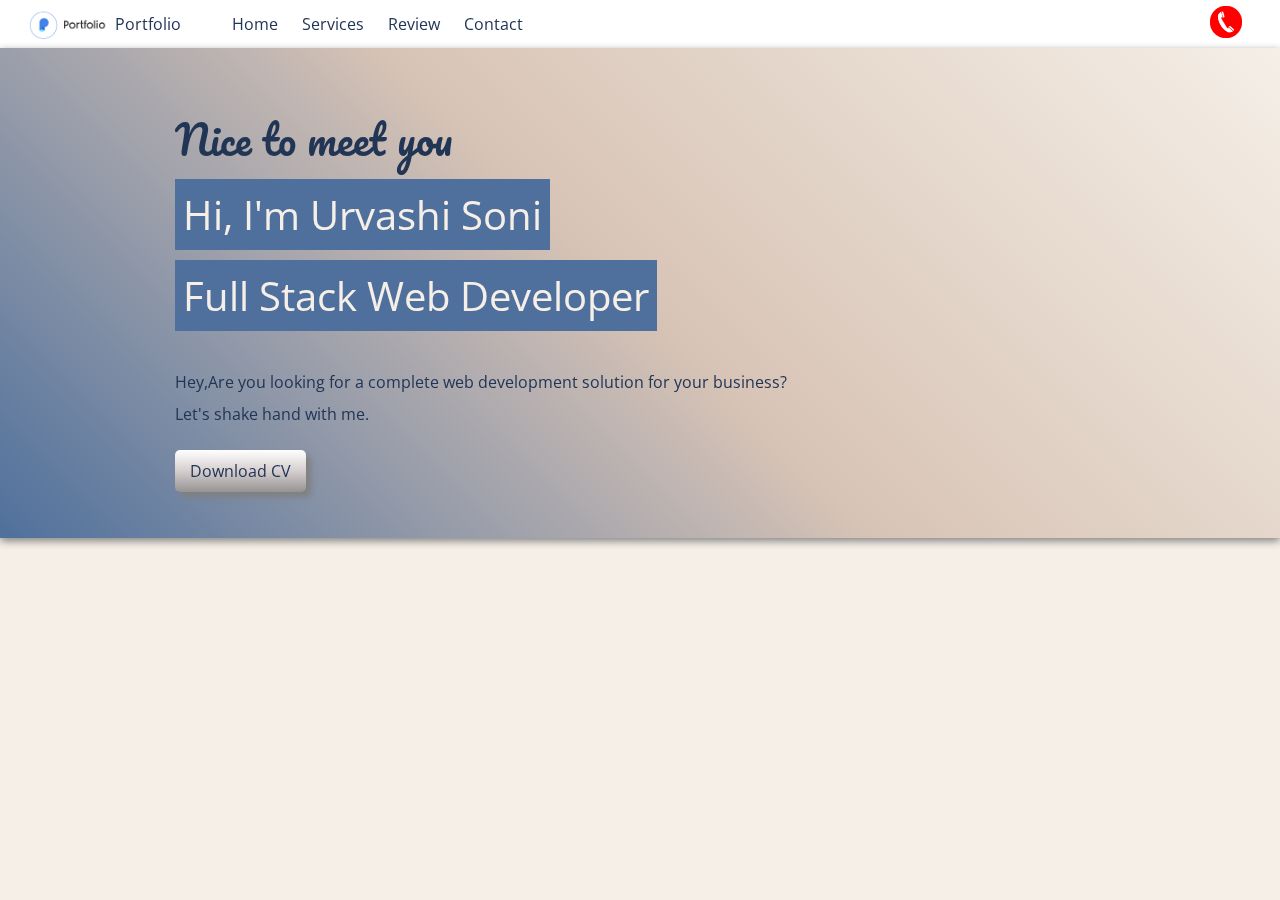
==== index.html @ df7d8f34 "portfolio" ====
<!DOCTYPE html>
<html lang="en">

<head>

    <title>My Portfolio</title>
    <link rel="preconnect" href="https://fonts.googleapis.com">
    <link rel="preconnect" href="https://fonts.gstatic.com" crossorigin>
    <link href="https://fonts.googleapis.com/css2?family=Open+Sans:wght@600&display=swap" rel="stylesheet">
    
    <link href="https://fonts.googleapis.com/css2?family=Open+Sans:ital,wght@1,600&family=Pacifico&display=swap" rel="stylesheet">
    <link rel="stylesheet" href="css/style.css">
</head>

<body>

    <div class="navigation">
        <div class="logo">
            <img class="logoImage" src="images/logo.png" alt="">
            <span class="logoTitle">Portfolio</span>
        </div>

    <div class="menuitems">
        <a href="#"><span class="menuitem">Home</span></a>
        <a href="#"><span class="menuitem">Services</span></a>
        <a href="#"><span class="menuitem">Review</span></a>
        <a href="#"> <span class="menuitem">Contact</span></a>
   
    </div>

        <div class="contact">
            <a class="contactButton" href="#">
                <img class="contactImage" src="images/call.png" alt="">
            </a>
        </div>
    </div>
    <div  class="banner">
        <div class="bannerLeft">
            <div class="greeting">
                Nice to meet you
            </div>
            <div class="title">
               <div class="titleSpan">
                Hi, I'm Urvashi Soni
            </div>
                 
                <div class="titleSpan">
                    Full Stack Web Developer
                </div>
            </div>
            <div class="description">
                Hey,Are you looking for a complete web development solution for your business?
                Let's shake hand with me.
            </div>
            <div class="showCV">
                <a href="#" class="showCVButton">
                    Download CV
                </a>
            </div>

        </div>
        <div class="bannerRight">
            <img  class="bannerImage" src="" alt="">
        </div>
        
    </div>
    <!-- <h1>Urvashi Soni</h1>
    <h3>A Full stack Web Developer</h3> -->

</body>

</html>
---- css/style.css ----
/* Define The global or root variables */
 :root{
    --primaryColor :#213555;
    --backgroundColor :#F5EFE7;
    --primaryAccentColor :#4F709C;
    --secondaryColor : #D8C4B6;
    --whiteColor:white;
    --blackColor:#222222;
    --primaryFont: 'Open Sans', sans-serif;
    --cursiveFont:'Pacifico',cursive;

    --navbarHeight: 3rem;
}

/* Main CSS */
 body{
    background-color: var(--backgroundColor);
    color: var(--primaryColor);
    font-family: var(--primaryFont);
    margin-top: 0px;
    margin-left: 0px;
    margin-right: 0px;
}
a {
    text-decoration: none;
    color: var(--primaryColor);
}
a:hover{
    color: var(--primaryAccentColor);
}

.navigation{
    background-color: var(--whiteColor);
    height: var(--navbarHeight);
    display: flex;
    justify-content: space-around;
    align-items: center;
    filter: drop-shadow(0px 3px 4px grey);
}
.logo{
    display:flex;
    padding-left: 20px;
    width: 12rem;
    align-items: center;
}
.logoImage{
    padding: 8px;
    height: 2rem;    
    /* float:left; */
}
 .contactImage{
    padding: 8px;
    height: 2rem; 
    margin-right: 30px; 
}
.menuitems{
    flex-grow:2;
}
.menuitem{
    margin-left: 20px;
}  

.banner {
    display: flex;
    height: 450px;
    background: linear-gradient( 45deg , var(--primaryAccentColor) , var(--secondaryColor),var(--backgroundColor));
     filter: drop-shadow(0px 3px 4px grey);/* x ,y, radius */
     justify-content: space-around;
     align-items: center;
     padding: 20px;
 }
 .bannerLeft {
    width: 50%
 }

 

.bannerImage {
    height: 200px;
    border-radius: 100%;
}

.greeting {
    font-family: var(--cursiveFont);
    font-size: 40px;
}
.title {
   
    font-size: 2.5rem;
    color:#F5EFE7;
    
}

.titleSpan {
    display: inline-block;
    background-color: var(--primaryAccentColor);
    padding: 0.5rem;
    margin: 5px 0px;
}
.description {
    margin: 30px 0px;
    line-height: 2rem;
}
.showCVButton {
   background: linear-gradient(white , rgb(213, 206, 206) , rgb(150, 147, 147));
   padding: 10px 15px;
   border-radius: 5px;
   filter: drop-shadow(5px 5px 3px grey);
}
.showCVButton:hover {
    background:linear-gradient( white , rgb(215,215,215));
}

/* services Section */
.services {
    margin: 5rem;
    /* padding: 30px 30px; */

}

.serviceText {
    text-align: center;
    text-transform: uppercase;

}
.TextHeading {
    font-size: 2.5rem;
    font-weight: bold;

}
.TextSubHeading {
    color: var(--primaryAccentColor);
    letter-spacing: 0.3rem;
    font-size: 1.25rem;
}
.serviceCards {
    display: flex;
    margin-top: 30px;
    justify-content: space-around;
}
.serviceCard {
    border:2px solid grey;
    border-radius: 2px;
    filter: drop-shadow(1px 1px 2px #aaaaaa);
    margin: 15px;
    padding: 40px;
}
.serviceCard:hover {
    background-color: white;
    filter: drop-shadow(3px 3px 8px grey);
}
.serviceIconDiv {
    color: white;
    background-color: var();
    display: inline-block;
    padding: 20px;
    margin-bottom: 20px;
}
.serviceIcon {
    font-size:3rem ;
    /* color: white; */
}
.serviceTitle {
    font-size: 1.75rem;
    margin: 20px 0px;
}
.serviceFeature {
    font-size: 1rem;
    margin: 10px 0px;
}
.serviceFeatureIcon {
    font-size: 1rem;

}
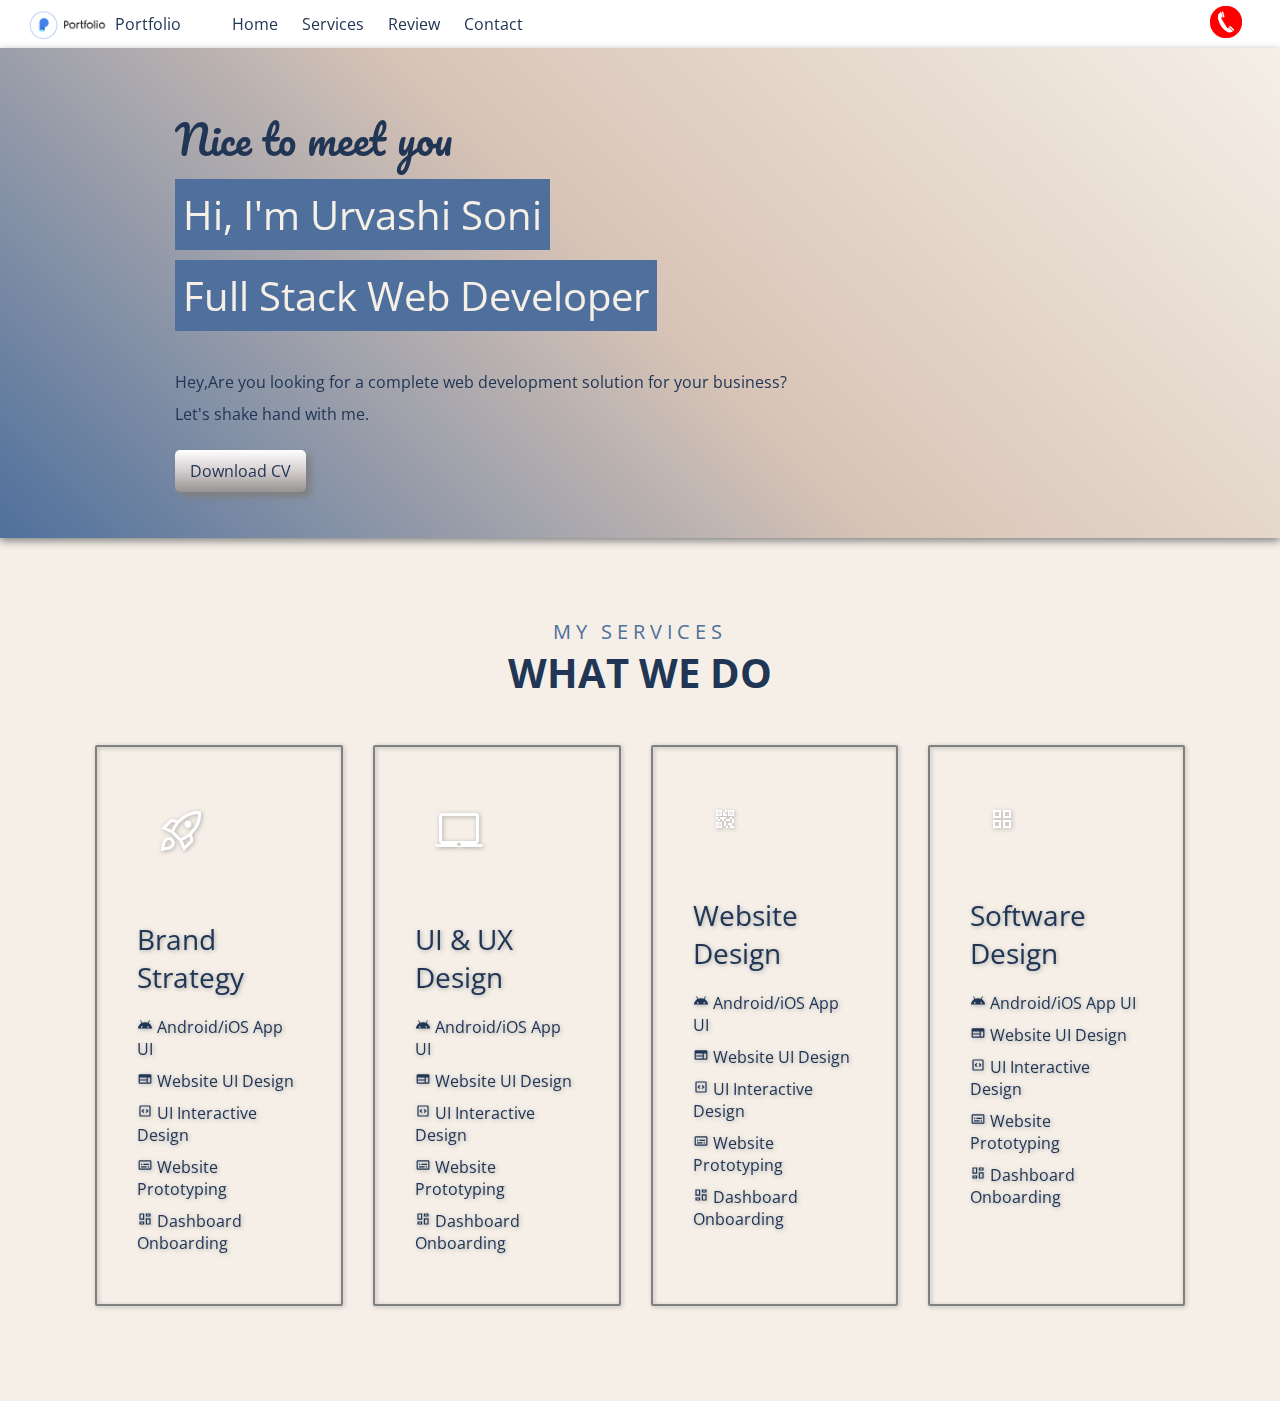
==== commit 995c6209: "portfolio" ====
--- a/index.html
+++ b/index.html
@@ -9,6 +9,16 @@
     <link href="https://fonts.googleapis.com/css2?family=Open+Sans:wght@600&display=swap" rel="stylesheet">
     
     <link href="https://fonts.googleapis.com/css2?family=Open+Sans:ital,wght@1,600&family=Pacifico&display=swap" rel="stylesheet">
+    <!-- icons -->
+    <link rel="stylesheet" href="https://fonts.googleapis.com/css2?family=Material+Symbols+Outlined:opsz,wght,FILL,GRAD@48,400,0,0" />
+    <link rel="stylesheet" href="https://fonts.googleapis.com/css2?family=Material+Symbols+Outlined:opsz,wght,FILL,GRAD@48,400,0,0" />
+    <link rel="stylesheet" href="https://fonts.googleapis.com/css2?family=Material+Symbols+Outlined:opsz,wght,FILL,GRAD@48,400,0,0" />
+    <link rel="stylesheet" href="https://fonts.googleapis.com/css2?family=Material+Symbols+Outlined:opsz,wght,FILL,GRAD@48,400,0,0" />
+    <link rel="stylesheet" href="https://fonts.googleapis.com/css2?family=Material+Symbols+Outlined:opsz,wght,FILL,GRAD@48,400,0,0" />
+    <link rel="stylesheet" href="https://fonts.googleapis.com/css2?family=Material+Symbols+Outlined:opsz,wght,FILL,GRAD@48,400,0,0" />
+    <link rel="stylesheet" href="https://fonts.googleapis.com/css2?family=Material+Symbols+Outlined:opsz,wght,FILL,GRAD@48,400,0,0" />
+    <link rel="stylesheet" href="https://fonts.googleapis.com/css2?family=Material+Symbols+Outlined:opsz,wght,FILL,GRAD@48,400,0,0" />
+    <link rel="stylesheet" href="https://fonts.googleapis.com/css2?family=Material+Symbols+Outlined:opsz,wght,FILL,GRAD@48,400,0,0" />
     <link rel="stylesheet" href="css/style.css">
 </head>
 
@@ -64,6 +74,179 @@
         </div>
         
     </div>
+
+    <div class="services">
+        <!-- service text Headings -->
+        <div class="serviceText">
+            <!-- service text sub headings -->
+            <div class="TextSubHeading">My Services</div>
+
+            <div class="TextHeading">What we do</div>
+        </div>
+
+        <!-- Services Cards -->
+        <div class="serviceCards">
+
+            <div class="serviceCard">
+                <div class="serviceIconDiv">
+                    <span class="serviceIcon material-symbols-outlined "> rocket_launch</span>
+                </div>
+                <div class="serviceTitle">Brand Strategy</div>
+                <div class="serviceFeatures">
+                    <div class="serviceFeature">
+                        <span class="serviceFeatureIcon material-symbols-outlined">
+                            android</span>
+                        
+                        <span class="serviceFeatureText">Android/iOS App UI</span>
+                    </div>
+                    <div class="serviceFeature">
+                        <span class="serviceFeatureIcon material-symbols-outlined">
+                            web </span>
+                       
+                        <span class="serviceFeatureText">Website UI Design</span>
+                    </div>
+                    <div class="serviceFeature">
+                        <span class="serviceFeatureIcon material-symbols-outlined">
+                            code_blocks</span>
+                        
+                        <span class="serviceFeatureText">UI Interactive Design</span>
+                    </div>
+                    <div class="serviceFeature">
+                        <span class="serviceFeatureIcon material-symbols-outlined">
+                            subtitles </span>
+                        
+                        <span class="serviceFeatureText">Website Prototyping</span>
+                    </div>
+                    <div class="serviceFeature">
+                        <span class="serviceFeatureIcon material-symbols-outlined">
+                            dashboard </span>
+                       
+                        <span class="serviceFeatureText">Dashboard Onboarding</span>
+                    </div>
+                </div>
+            </div>
+            <div class="serviceCard">
+                <div class="serviceIconDiv">
+                    
+
+                    <span class="serviceIcon material-symbols-outlined"> laptop_mac </span>
+
+                </div>
+                <div class="serviceTitle">UI & UX Design</div>
+                <div class="serviceFeatures">
+                    <div class="serviceFeature">
+                        
+                        <span class="serviceFeatureIcon material-symbols-outlined">
+                            android</span>
+                        
+                        <span class="serviceFeatureText">Android/iOS App UI</span>
+                    </div>
+                    <div class="serviceFeature">
+                        <span class="serviceFeatureIcon material-symbols-outlined">
+                            web </span>
+                       
+                        <span class="serviceFeatureText">Website UI Design</span>
+                    </div>
+                    <div class="serviceFeature">
+                        <span class="serviceFeatureIcon material-symbols-outlined">
+                            code_blocks</span>
+                        
+                        <span class="serviceFeatureText">UI Interactive Design</span>
+                    </div>
+                    <div class="serviceFeature">
+                        <span class="serviceFeatureIcon material-symbols-outlined">
+                            subtitles </span>
+                        
+                        <span class="serviceFeatureText">Website Prototyping</span>
+                    </div>
+                    <div class="serviceFeature">
+                        <span class="serviceFeatureIcon material-symbols-outlined">
+                            dashboard </span>
+                       
+                        <span class="serviceFeatureText">Dashboard Onboarding</span>
+                    </div>
+                </div>
+            </div>  
+             <div class="serviceCard">
+                <div class="serviceIconDiv">
+                    <span class="material-symbols-outlined">qr_code_2 </span>
+                </div>
+                <div class="serviceTitle">Website Design</div>
+                <div class="serviceFeatures">
+                    <div class="serviceFeature">
+                        <span class="serviceFeatureIcon material-symbols-outlined">
+                            android</span>
+                        
+                        <span class="serviceFeatureText">Android/iOS App UI</span>
+                    </div>
+                    <div class="serviceFeature">
+                        <span class="serviceFeatureIcon material-symbols-outlined">
+                            web </span>
+                       
+                        <span class="serviceFeatureText">Website UI Design</span>
+                    </div>
+                    <div class="serviceFeature">
+                        <span class="serviceFeatureIcon material-symbols-outlined">
+                            code_blocks</span>
+                        
+                        <span class="serviceFeatureText">UI Interactive Design</span>
+                    </div>
+                    <div class="serviceFeature">
+                        <span class="serviceFeatureIcon material-symbols-outlined">
+                            subtitles </span>
+                        
+                        <span class="serviceFeatureText">Website Prototyping</span>
+                    </div>
+                    <div class="serviceFeature">
+                        <span class="serviceFeatureIcon material-symbols-outlined">
+                            dashboard </span>
+                       
+                        <span class="serviceFeatureText">Dashboard Onboarding</span>
+                    </div>
+                </div>
+            </div>  
+             <div class="serviceCard">
+                <div class="serviceIconDiv">
+                    <span class="material-symbols-outlined">grid_view </span>
+                </div>
+                <div class="serviceTitle">Software Design</div>
+                <div class="serviceFeatures">
+                    <div class="serviceFeature">
+                        <span class="serviceFeatureIcon material-symbols-outlined">
+                            android</span>
+                        
+                        <span class="serviceFeatureText">Android/iOS App UI</span>
+                    </div>
+                    <div class="serviceFeature">
+                        <span class="serviceFeatureIcon material-symbols-outlined">
+                            web </span>
+                       
+                        <span class="serviceFeatureText">Website UI Design</span>
+                    </div>
+                    <div class="serviceFeature">
+                        <span class="serviceFeatureIcon material-symbols-outlined">
+                            code_blocks</span>
+                        
+                        <span class="serviceFeatureText">UI Interactive Design</span>
+                    </div>
+                    <div class="serviceFeature">
+                        <span class="serviceFeatureIcon material-symbols-outlined">
+                            subtitles </span>
+                        
+                        <span class="serviceFeatureText">Website Prototyping</span>
+                    </div>
+                    <div class="serviceFeature">
+                        <span class="serviceFeatureIcon material-symbols-outlined">
+                            dashboard </span>
+                       
+                        <span class="serviceFeatureText">Dashboard Onboarding</span>
+                    </div>
+                </div>
+            </div>
+            
+        </div>
+    </div>
+
     <!-- <h1>Urvashi Soni</h1>
     <h3>A Full stack Web Developer</h3> -->
 
